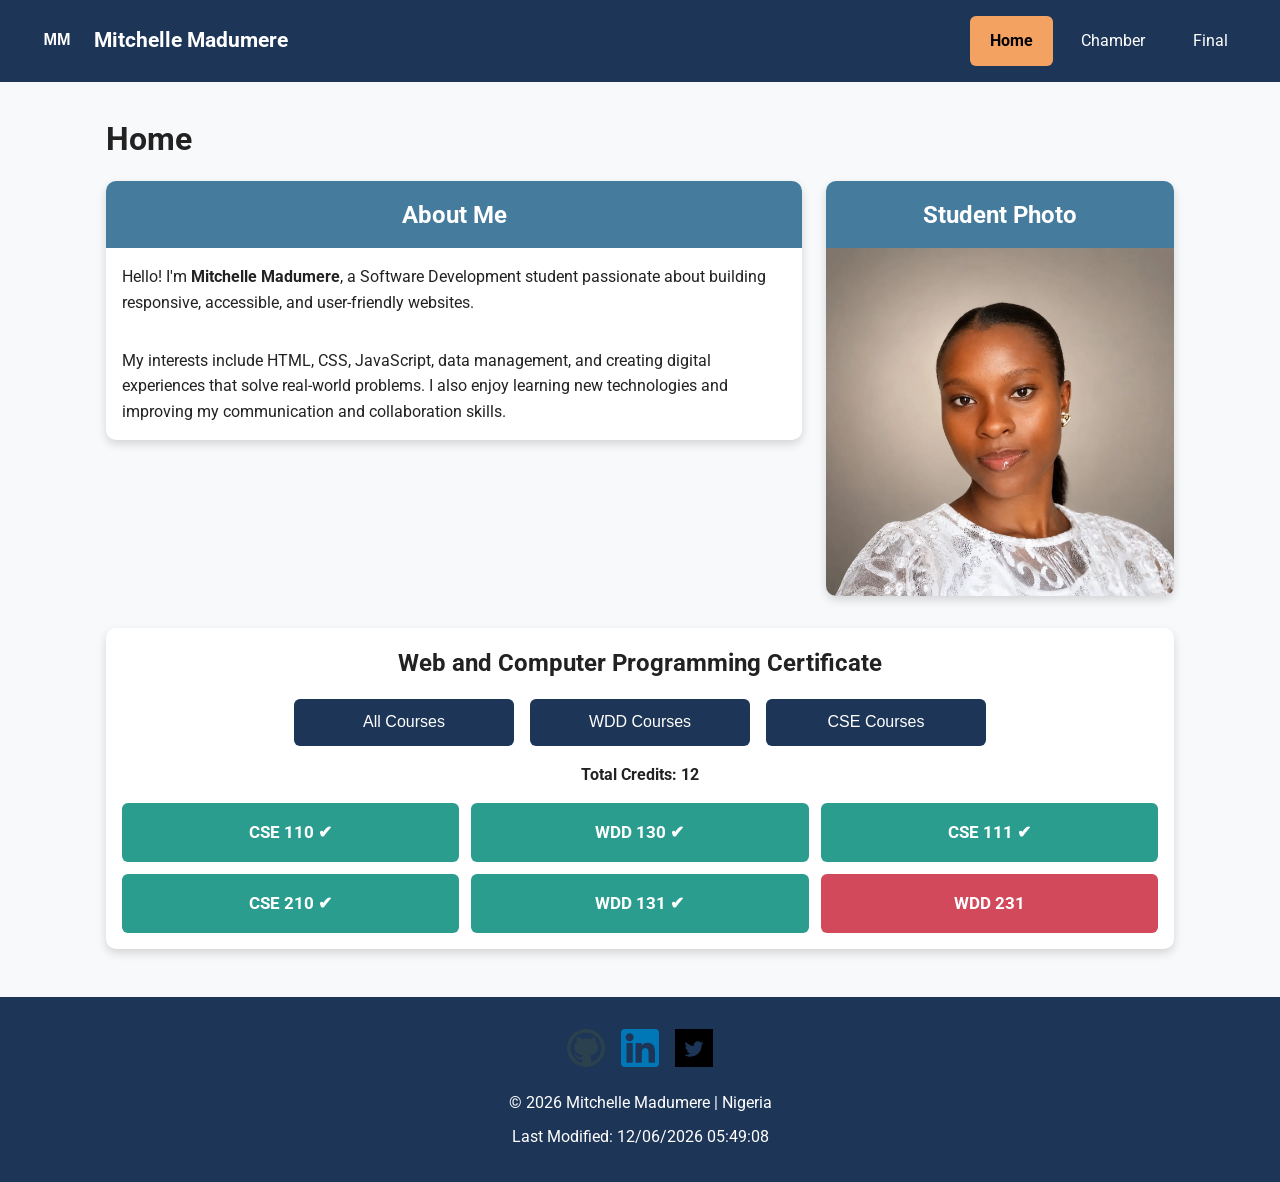
==== index.html @ 988f33d5 "wk1 homepage" ====
<!DOCTYPE html>
<html lang="en">
<head>
    <meta charset="UTF-8">
    <meta name="viewport" content="width=device-width, initial-scale=1.0">

    <title>WDD 231 | Home | Mitchelle Madumere</title>

    <meta name="description" content="Course home page for WDD 231 - Web Frontend Development II.">
    <meta name="author" content="Mitchelle Madumere">

    <!-- Google Font -->
    <link rel="preconnect" href="https://fonts.googleapis.com">
    <link rel="preconnect" href="https://fonts.gstatic.com" crossorigin>
    <link href="https://fonts.googleapis.com/css2?family=Roboto:wght@300;400;500;700&display=swap" rel="stylesheet">

    <!-- CSS -->
    <link rel="stylesheet" href="styles/small.css">
    <link rel="stylesheet" href="styles/larger.css">

    <!-- JavaScript -->
    <script src="scripts/navigation.js" defer></script>
    <script src="scripts/date.js" defer></script>
    <script src="scripts/course.js" defer></script>
</head>

<body>

<header>

    <div class="logo">
        <img src="images/logo.svg" alt="Website Logo" width="50" height="50">
        <span>Mitchelle Madumere</span>
    </div>

    <button id="menu" aria-label="Open Navigation"></button>

    <nav>
        <ul class="navigation">
            <li><a href="index.html" class="active">Home</a></li>
            <li><a href="chamber/index.html">Chamber</a></li>
            <li><a href="final/index.html">Final</a></li>
        </ul>
    </nav>

</header>

<main>

    <h1>Home</h1>

    <div class="top-grid">

        <section class="card">
            <h2>About Me</h2>

            <p>
                Hello! I'm <strong>Mitchelle Madumere</strong>, a Software
                Development student passionate about building responsive,
                accessible, and user-friendly websites.
            </p>

            <p>
                My interests include HTML, CSS, JavaScript, data management,
                and creating digital experiences that solve real-world problems.
                I also enjoy learning new technologies and improving my
                communication and collaboration skills.
            </p>

        </section>

        <section class="card">

            <h2>Student Photo</h2>

            <img
                src="images/profile.webp"
                alt="Photo of Mitchelle Madumere"
                loading="lazy">

        </section>

    </div>

    <section class="certificate">

        <h2>Web and Computer Programming Certificate</h2>

        <div class="filter-buttons">

            <button id="all">All Courses</button>

            <button id="wdd">WDD Courses</button>

            <button id="cse">CSE Courses</button>

        </div>

        <p id="credits"></p>

        <div id="courses"></div>

    </section>

</main>

<footer>

    <div class="social">

        <a href="https://github.com/mitchelle2" target="_blank">
            <img src="images/github.svg" alt="GitHub">
        </a>

        <a href="https://www.linkedin.com/in/https://www.linkedin.com/in/mitchelle-madumere2a02/" target="_blank">
            <img src="images/linkedin.svg" alt="LinkedIn">
        </a>

        <a href="https://x.com/" target="_blank">
            <img src="images/twitter.svg" alt="X">
        </a>

    </div>

    <p>
        &copy;
        <span id="year"></span>
        Mitchelle Madumere |
        Nigeria
    </p>

    <p id="lastModified"></p>

</footer>

</body>
</html>
---- styles/small.css ----
/* ------------------------------
   Global Styles
------------------------------ */

* {
    margin: 0;
    padding: 0;
    box-sizing: border-box;
}

:root {
    --primary: #1d3557;
    --secondary: #457b9d;
    --accent: #f4a261;
    --light: #f8f9fa;
    --dark: #222;
    --completed: #2a9d8f;
    --card: #ffffff;
    --shadow: 0 4px 10px rgba(0,0,0,.15);
}

body {
    font-family: "Roboto", sans-serif;
    background: var(--light);
    color: var(--dark);
    line-height: 1.6;
}

/* ------------------------------
   Header
------------------------------ */

header {
    background: var(--primary);
    color: white;
    padding: 1rem;
}

.logo {
    display: flex;
    align-items: center;
    gap: .75rem;
}

.logo span {
    font-size: 1.3rem;
    font-weight: bold;
}

/* ------------------------------
   Navigation
------------------------------ */

#menu {
    border: none;
    background: none;
    color: rgb(13, 37, 114);
    font-size: 2rem;
    cursor: pointer;
    float: right;
}

#menu::before {
    content: "☰";
}

#menu.open::before {
    content: "✕";
}

.navigation {
    list-style: none;
    display: none;
    margin-top: 1rem;
}

.navigation.open {
    display: block;
}

.navigation li {
    border-top: 1px solid rgba(255,255,255,.2);
}

.navigation a {
    display: block;
    padding: .9rem;
    color: white;
    text-decoration: none;
    transition: background .3s;
}

.navigation a:hover {
    background: var(--secondary);
}

.navigation .active {
    background: var(--accent);
    color: black;
    font-weight: bold;
}

/* ------------------------------
   Main
------------------------------ */

main {
    max-width: 1100px;
    margin: auto;
    padding: 1rem;
}

h1 {
    margin: 1rem 0;
}

.top-grid {
    display: grid;
    gap: 1rem;
}

/* ------------------------------
   Cards
------------------------------ */

.card {
    background: var(--card);
    border-radius: 10px;
    box-shadow: var(--shadow);
    overflow: hidden;
}

.card h2 {
    background: var(--secondary);
    color: white;
    padding: .9rem;
    text-align: center;
}

.card p {
    padding: 1rem;
}

.card img {
    width: 100%;
    display: block;
}

/* ------------------------------
   Certificate
------------------------------ */

.certificate {
    margin-top: 2rem;
    background: white;
    border-radius: 10px;
    box-shadow: var(--shadow);
    padding: 1rem;
}

.certificate h2 {
    text-align: center;
    margin-bottom: 1rem;
}

/* ------------------------------
   Filter Buttons
------------------------------ */

.filter-buttons {
    display: grid;
    gap: .75rem;
    margin-bottom: 1rem;
}

.filter-buttons button {
    border: none;
    background: var(--primary);
    color: white;
    padding: .9rem;
    border-radius: 6px;
    cursor: pointer;
    font-size: 1rem;
    transition: .3s;
}

.filter-buttons button:hover {
    background: var(--secondary);
}

/* ------------------------------
   Credits
------------------------------ */

#credits {
    text-align: center;
    font-weight: bold;
    margin-bottom: 1rem;
}

/* ------------------------------
   Course Cards
------------------------------ */

#courses {
    display: grid;
    gap: .75rem;
}

.course-card {
    text-align: center;
    padding: 1rem;
    border-radius: 6px;
    background: #d1495b;
    color: white;
    font-weight: bold;
    transition: .3s;
}

.course-card:hover {
    transform: translateY(-3px);
}

.completed {
    background: var(--completed);
}

/* ------------------------------
   Footer
------------------------------ */

footer {
    background: var(--primary);
    color: white;
    text-align: center;
    padding: 2rem 1rem;
    margin-top: 2rem;
}

.social {
    display: flex;
    justify-content: center;
    gap: 1rem;
    margin-bottom: 1rem;
}

.social img {
    width: 38px;
    transition: transform .3s;
}

.social img:hover {
    transform: scale(1.15);
}

footer p {
    margin-top: .5rem;
}

/* ------------------------------
   Accessibility
------------------------------ */

img {
    max-width: 100%;
    height: auto;
}

button:focus,
a:focus {
    outline: 3px solid var(--accent);
    outline-offset: 2px;
}
---- styles/larger.css ----
/* ======================================
   Desktop Styles (768px and larger)
====================================== */

@media only screen and (min-width: 768px) {

    header {
        display: flex;
        justify-content: space-between;
        align-items: center;
        padding: 1rem 2rem;
    }

    /* Hide hamburger */

    #menu {
        display: none;
    }

    /* Desktop Navigation */

    nav {
        margin-left: auto;
    }

    .navigation {
        display: flex !important;
        margin-top: 0;
        gap: .5rem;
    }

    .navigation li {
        border: none;
    }

    .navigation a {
        padding: .75rem 1.25rem;
        border-radius: 6px;
    }

    /* Home Grid */

    .top-grid {
        display: grid;
        grid-template-columns: 2fr 1fr;
        gap: 1.5rem;
        align-items: start;
    }

    /* Certificate Buttons */

    .filter-buttons {
        display: flex;
        justify-content: center;
        gap: 1rem;
    }

    .filter-buttons button {
        flex: 1;
        max-width: 220px;
    }

    /* Course Cards */

    #courses {
        grid-template-columns: repeat(3, 1fr);
    }

    .course-card {
        font-size: 1.05rem;
    }

    footer {
        padding: 2rem;
    }

}
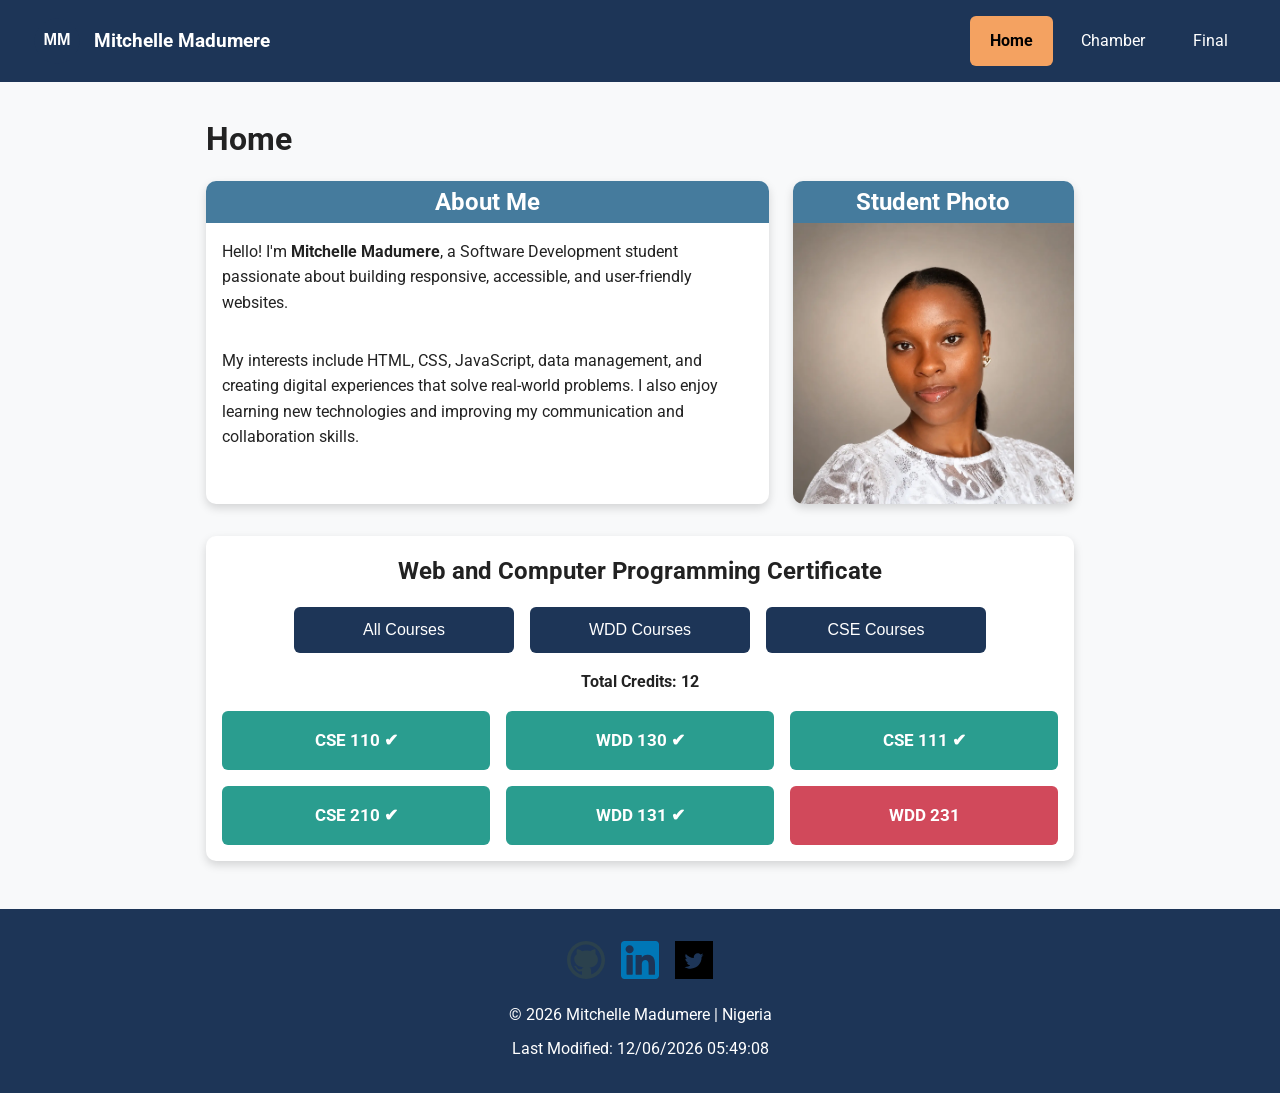
==== commit 3bc842e6: "changes and correction wk1" ====
--- a/index.html
+++ b/index.html
@@ -5,9 +5,13 @@
     <meta name="viewport" content="width=device-width, initial-scale=1.0">
 
     <title>WDD 231 | Home | Mitchelle Madumere</title>
+    <meta property="og:description" content="Discover a service-oriented, globally-connected chamber f cmmerce and knowedge, dedicated to prviding you with upto date references on the market and a perfect guide to the world of commerce.">
+    <meta property="og:image" content="https://www.churchofjesuschrist.org/imgs/45e59c1c726d11ec9eb5eeeeac1ea79d5f76a9ce/full/!1280%2C674/0/default">
+    <meta property="og:title" content="Homepage - The Church of Jesus Christ of Latter-day Saints">
 
     <meta name="description" content="Course home page for WDD 231 - Web Frontend Development II.">
     <meta name="author" content="Mitchelle Madumere">
+    <link rel="icon" href="images/favicon.ico">
 
     <!-- Google Font -->
     <link rel="preconnect" href="https://fonts.googleapis.com">
@@ -112,7 +116,7 @@
             <img src="images/github.svg" alt="GitHub">
         </a>
 
-        <a href="https://www.linkedin.com/in/https://www.linkedin.com/in/mitchelle-madumere2a02/" target="_blank">
+        <a href="https://www.linkedin.com/in/mitchelle-madumere2a02/" target="_blank">
             <img src="images/linkedin.svg" alt="LinkedIn">
         </a>
 
--- a/styles/small.css
+++ b/styles/small.css
@@ -6,6 +6,7 @@
     margin: 0;
     padding: 0;
     box-sizing: border-box;
+     min-width: 0;
 }
 
 :root {
@@ -26,14 +27,23 @@
     line-height: 1.6;
 }
 
+html,
+body {
+    overflow-x: hidden;
+}
+
 /* ------------------------------
    Header
 ------------------------------ */
 
 header {
+    display: flex;
+    justify-content: space-between;
+    align-items: center;
     background: var(--primary);
     color: white;
     padding: 1rem;
+    position: relative;
 }
 
 .logo {
@@ -43,8 +53,9 @@
 }
 
 .logo span {
-    font-size: 1.3rem;
-    font-weight: bold;
+    font-size: 1.2rem;
+    font-weight: 700;
+    color: white;
 }
 
 /* ------------------------------
@@ -52,12 +63,15 @@
 ------------------------------ */
 
 #menu {
+    display: block;
+    margin-left: auto;
     border: none;
-    background: none;
-    color: rgb(13, 37, 114);
+    background: transparent;
+    color: white;
     font-size: 2rem;
     cursor: pointer;
-    float: right;
+    padding: .5rem;
+    line-height: 1;
 }
 
 #menu::before {
@@ -105,7 +119,7 @@
 ------------------------------ */
 
 main {
-    max-width: 1100px;
+    max-width: 900px;
     margin: auto;
     padding: 1rem;
 }
@@ -133,7 +147,7 @@
 .card h2 {
     background: var(--secondary);
     color: white;
-    padding: .9rem;
+    padding: .1rem;
     text-align: center;
 }
 
@@ -144,6 +158,7 @@
 .card img {
     width: 100%;
     display: block;
+    
 }
 
 /* ------------------------------
@@ -204,7 +219,8 @@
 
 #courses {
     display: grid;
-    gap: .75rem;
+    gap: 1rem;
+    grid-template-columns: 1fr;
 }
 
 .course-card {
--- a/styles/larger.css
+++ b/styles/larger.css
@@ -41,11 +41,23 @@
     /* Home Grid */
 
     .top-grid {
-        display: grid;
-        grid-template-columns: 2fr 1fr;
-        gap: 1.5rem;
-        align-items: start;
-    }
+    display: grid;
+    grid-template-columns: 2fr 1fr;
+    gap: 1.5rem;
+    align-items: stretch;
+}
+
+    .card {
+    display: flex;
+    flex-direction: column;
+    height: 100%;
+}
+
+    .card img {
+    width: 100%;
+    height: 100%;
+    object-fit: cover;
+}
 
     /* Certificate Buttons */
 
@@ -63,8 +75,8 @@
     /* Course Cards */
 
     #courses {
-        grid-template-columns: repeat(3, 1fr);
-    }
+    grid-template-columns: repeat(auto-fit, minmax(220px, 1fr));
+}
 
     .course-card {
         font-size: 1.05rem;
